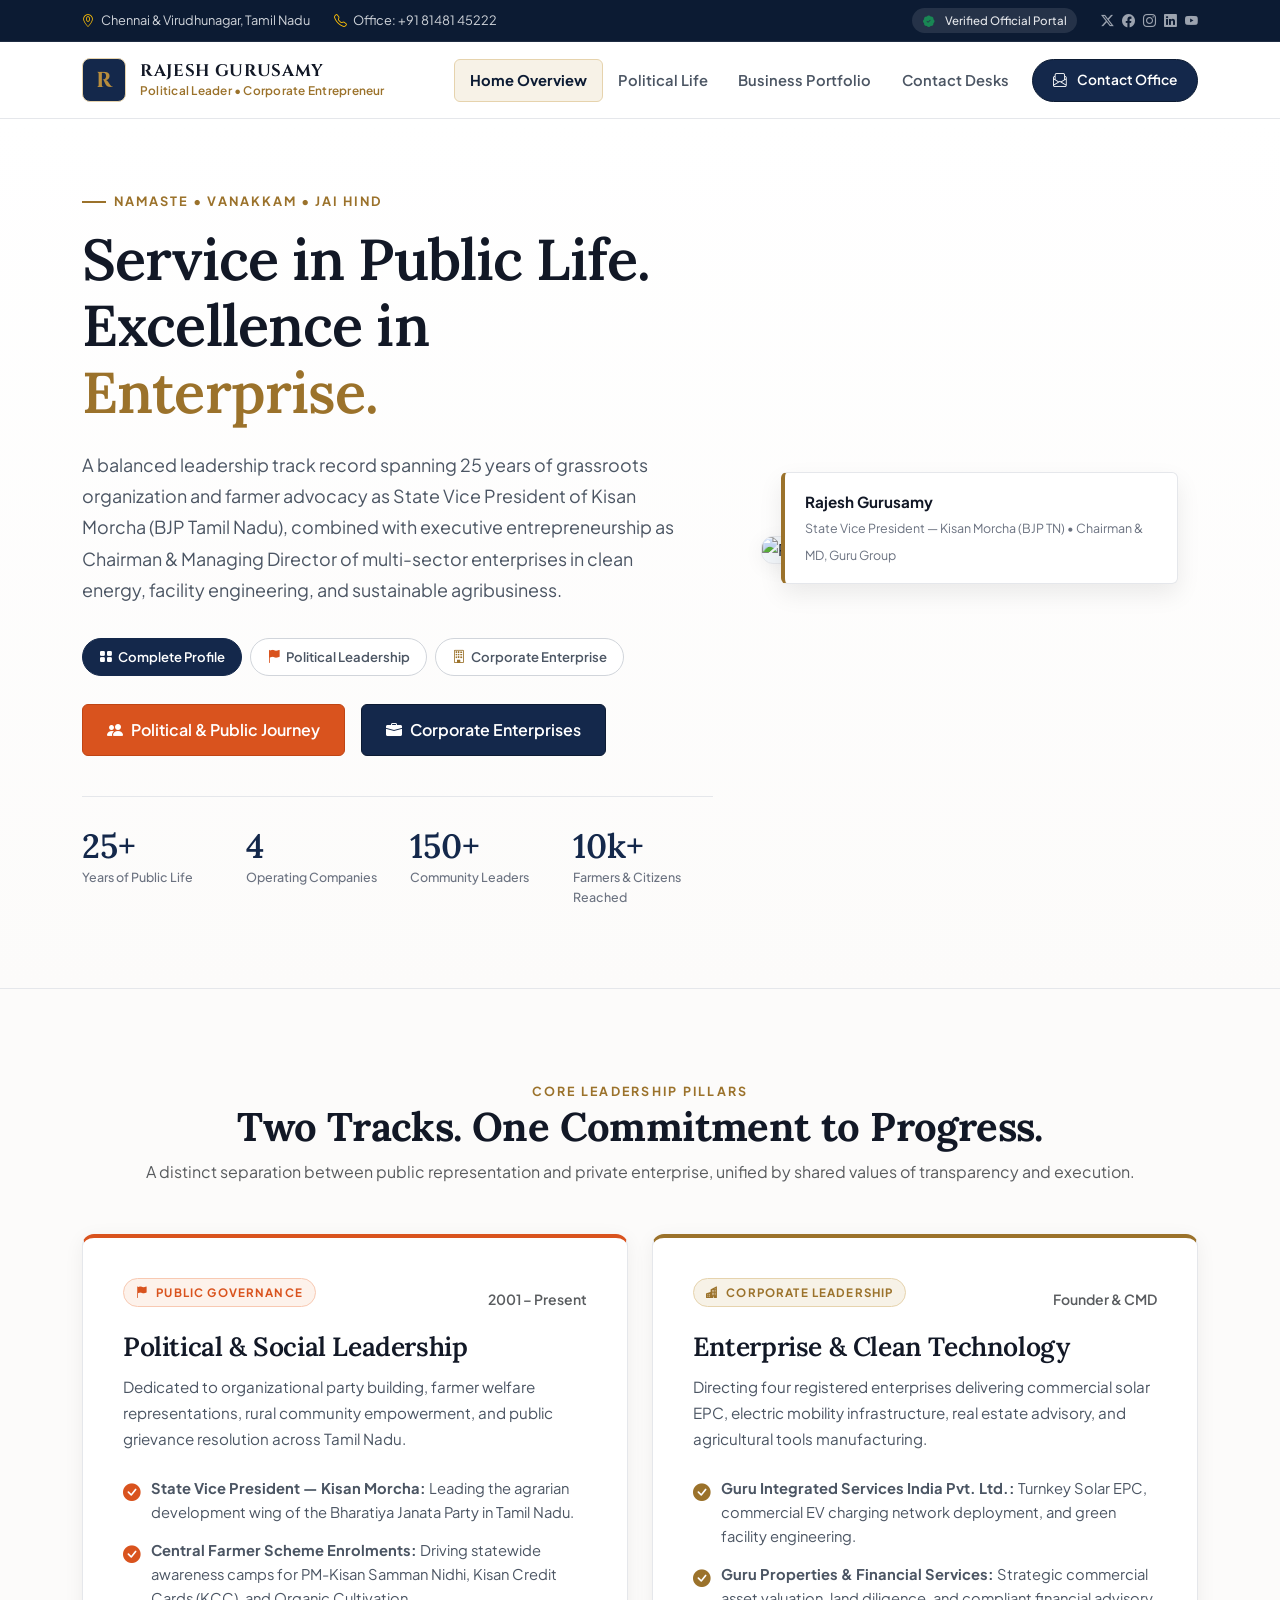
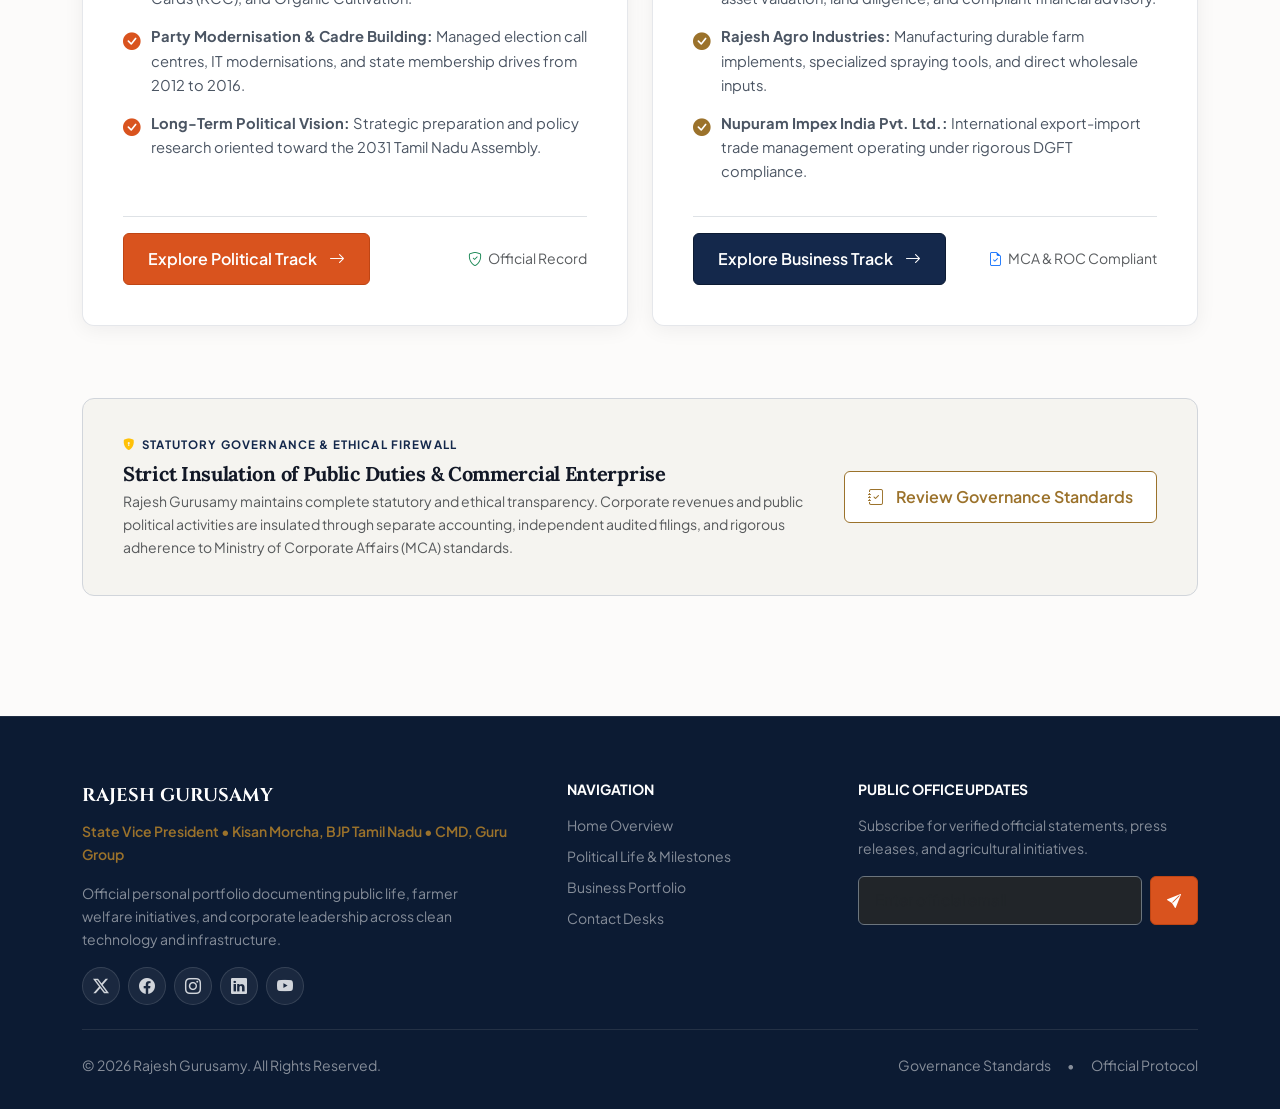
==== index.html @ a88db498 "Official personal website of Shri Rajesh Gurusamy - political leadership and corporate executive pro" ====
<!DOCTYPE html>
<html lang="en">
<head>
  <meta charset="UTF-8" />
  <meta name="viewport" content="width=device-width, initial-scale=1.0" />
  <title> Rajesh Gurusamy | Political Leader & Corporate Entrepreneur | Official Portfolio</title>
  <meta name="description" content="Official personal portfolio of  Rajesh Gurusamy — State Vice President, Kisan Morcha (BJP Tamil Nadu) & Chairman & Managing Director of Guru Integrated Services." />
  
  <!-- Bootstrap 5 CSS -->
  <link href="https://cdn.jsdelivr.net/npm/bootstrap@5.3.3/dist/css/bootstrap.min.css" rel="stylesheet">
  <!-- Bootstrap Icons -->
  <link href="https://cdn.jsdelivr.net/npm/bootstrap-icons@1.11.3/font/bootstrap-icons.min.css" rel="stylesheet">
  <!-- Google Fonts: Lora, Cinzel & Plus Jakarta Sans -->
  <link rel="preconnect" href="https://fonts.googleapis.com">
  <link rel="preconnect" href="https://fonts.gstatic.com" crossorigin>
  <link href="https://fonts.googleapis.com/css2?family=Cinzel:wght@500;600;700&family=Lora:ital,wght@0,400;0,500;0,600;1,400&family=Plus+Jakarta+Sans:wght@300;400;500;600;700&display=swap" rel="stylesheet">
  
  <!-- Human-Crafted Editorial Design System -->
  <link rel="stylesheet" href="css/style.css">
  <link rel="icon" href="data:image/svg+xml,<svg xmlns='http://www.w3.org/2000/svg' viewBox='0 0 100 100'><rect width='100' height='100' rx='12' fill='%230C1B33'/><text x='50' y='68' font-size='50' text-anchor='middle' fill='%23B88D3D' font-family='serif' font-weight='bold'>R</text></svg>">
</head>
<body>

  <!-- ==================== TOP BAR ==================== -->
  <aside class="topbar d-none d-lg-block">
    <div class="container d-flex justify-content-between align-items-center">
      <div class="d-flex gap-4">
        <span><i class="bi bi-geo-alt me-1 text-warning"></i> Chennai &amp; Virudhunagar, Tamil Nadu</span>
        <span><i class="bi bi-telephone me-1 text-warning"></i> Office: +91 81481 45222</span>
      </div>
      <div class="d-flex gap-3 align-items-center">
        <span class="topbar-badge"><i class="bi bi-patch-check-fill text-success me-1"></i> Verified Official Portal</span>
        <div class="d-flex gap-2 ms-2">
          <a href="#" aria-label="X (Twitter)"><i class="bi bi-twitter-x"></i></a>
          <a href="#" aria-label="Facebook"><i class="bi bi-facebook"></i></a>
          <a href="#" aria-label="Instagram"><i class="bi bi-instagram"></i></a>
          <a href="#" aria-label="LinkedIn"><i class="bi bi-linkedin"></i></a>
          <a href="#" aria-label="YouTube"><i class="bi bi-youtube"></i></a>
        </div>
      </div>
    </div>
  </aside>

  <!-- ==================== NAVBAR ==================== -->
  <nav id="mainNav" class="navbar navbar-expand-lg sticky-top">
    <div class="container">
      <a class="brand-wrapper" href="index.html">
        <div class="brand-emblem">R</div>
        <div class="brand-details">
          <span class="brand-name"> RAJESH GURUSAMY</span>
          <span class="brand-role">Political Leader &bull; Corporate Entrepreneur</span>
        </div>
      </a>
      
      <button class="navbar-toggler border-0" type="button" data-bs-toggle="collapse" data-bs-target="#navMenu" aria-controls="navMenu" aria-expanded="false" aria-label="Toggle navigation">
        <i class="bi bi-list fs-2 text-dark"></i>
      </button>

      <div class="collapse navbar-collapse" id="navMenu">
        <ul class="navbar-nav ms-auto align-items-lg-center">
          <li class="nav-item"><a class="nav-link active" href="index.html">Home Overview</a></li>
          <li class="nav-item"><a class="nav-link" href="public-life.html">Political Life</a></li>
          <li class="nav-item"><a class="nav-link" href="business.html">Business Portfolio</a></li>
          <li class="nav-item"><a class="nav-link" href="contact.html">Contact Desks</a></li>
          <li class="nav-item ms-lg-2 mt-3 mt-lg-0">
            <a href="contact.html" class="nav-btn-action"><i class="bi bi-envelope-paper me-1"></i> Contact Office</a>
          </li>
        </ul>
      </div>
    </div>
  </nav>

  <!-- ==================== HERO SECTION (EDITORIAL STYLE) ==================== -->
  <header class="hero-editorial">
    <div class="container">
      <div class="row align-items-center g-5">
        
        <!-- Left: Editorial Content -->
        <div class="col-lg-7 reveal">
          <div class="hero-tagline">
            Namaste &bull; Vanakkam &bull; Jai Hind
          </div>
          
          <h1 class="hero-headline">
            Service in Public Life.<br>
            Excellence in <span class="brass-text">Enterprise.</span>
          </h1>
          
          <p class="hero-summary">
            A balanced leadership track record spanning 25 years of grassroots organization and farmer advocacy as State Vice President of Kisan Morcha (BJP Tamil Nadu), combined with executive entrepreneurship as Chairman &amp; Managing Director of multi-sector enterprises in clean energy, facility engineering, and sustainable agribusiness.
          </p>

          <!-- Track Selector Pills -->
          <div class="identity-track-pills">
            <button class="track-btn active" data-identity-mode="all">
              <i class="bi bi-grid-fill"></i> Complete Profile
            </button>
            <button class="track-btn mode-public" data-identity-mode="public">
              <i class="bi bi-flag-fill saffron-text"></i> Political Leadership
            </button>
            <button class="track-btn mode-business" data-identity-mode="business">
              <i class="bi bi-building brass-text"></i> Corporate Enterprise
            </button>
          </div>

          <div class="d-flex flex-wrap gap-3 mb-4">
            <a href="public-life.html" class="btn-solid-saffron">
              <i class="bi bi-people-fill"></i> Political &amp; Public Journey
            </a>
            <a href="business.html" class="btn-solid-navy">
              <i class="bi bi-briefcase-fill"></i> Corporate Enterprises
            </a>
          </div>

          <!-- Editorial Metrics -->
          <div class="editorial-metrics-ribbon">
            <div class="editorial-metric">
              <strong data-count="25" data-suffix="+">0</strong>
              <span>Years of Public Life</span>
            </div>
            <div class="editorial-metric">
              <strong data-count="4" data-suffix="">0</strong>
              <span>Operating Companies</span>
            </div>
            <div class="editorial-metric">
              <strong data-count="150" data-suffix="+">0</strong>
              <span>Community Leaders</span>
            </div>
            <div class="editorial-metric">
              <strong data-count="10" data-suffix="k+">0</strong>
              <span>Farmers &amp; Citizens Reached</span>
            </div>
          </div>
        </div>

        <!-- Right: Editorial Portrait -->
        <div class="col-lg-5 reveal">
          <div class="editorial-portrait-box">
            <img src="./images/Md.png" alt=" Rajesh Gurusamy — Official Portrait" class="editorial-portrait-img" />
            
            <div class="portrait-caption-card">
              <span class="title"> Rajesh Gurusamy</span>
              <span class="desc">State Vice President — Kisan Morcha (BJP TN) &bull; Chairman &amp; MD, Guru Group</span>
            </div>
          </div>
        </div>

      </div>
    </div>
  </header>

  <!-- ==================== THE TWO PILLARS SHOWCASE ==================== -->
  <section class="section-editorial-pillars" id="pillarsSection">
    <div class="container">
      <div class="text-center max-w-700 mx-auto mb-5 reveal">
        <span class="section-label">Core Leadership Pillars</span>
        <h2 class="serif-title display-6 fw-bold">Two Tracks. One Commitment to Progress.</h2>
        <p class="text-muted">A distinct separation between public representation and private enterprise, unified by shared values of transparency and execution.</p>
      </div>

      <div class="row g-4">
        
        <!-- Track 01: Political & Public Life -->
        <div class="col-lg-6 reveal" id="pillarPublic">
          <div class="editorial-pillar-card pillar-public">
            <div class="d-flex justify-content-between align-items-center mb-2">
              <span class="pillar-head-tag head-tag-public"><i class="bi bi-flag-fill me-1"></i> Public Governance</span>
              <small class="text-muted fw-semibold">2001 &ndash; Present</small>
            </div>
            
            <h3 class="pillar-title">Political &amp; Social Leadership</h3>
            <p class="pillar-description">
              Dedicated to organizational party building, farmer welfare representations, rural community empowerment, and public grievance resolution across Tamil Nadu.
            </p>

            <ul class="pillar-points">
              <li>
                <i class="bi bi-check-circle-fill saffron-text"></i>
                <div>
                  <strong>State Vice President &mdash; Kisan Morcha:</strong> Leading the agrarian development wing of the Bharatiya Janata Party in Tamil Nadu.
                </div>
              </li>
              <li>
                <i class="bi bi-check-circle-fill saffron-text"></i>
                <div>
                  <strong>Central Farmer Scheme Enrolments:</strong> Driving statewide awareness camps for PM-Kisan Samman Nidhi, Kisan Credit Cards (KCC), and Organic Cultivation.
                </div>
              </li>
              <li>
                <i class="bi bi-check-circle-fill saffron-text"></i>
                <div>
                  <strong>Party Modernisation &amp; Cadre Building:</strong> Managed election call centres, IT modernisations, and state membership drives from 2012 to 2016.
                </div>
              </li>
              <li>
                <i class="bi bi-check-circle-fill saffron-text"></i>
                <div>
                  <strong>Long-Term Political Vision:</strong> Strategic preparation and policy research oriented toward the 2031 Tamil Nadu Assembly.
                </div>
              </li>
            </ul>

            <div class="mt-auto pt-3 border-top d-flex justify-content-between align-items-center">
              <a href="public-life.html" class="btn-solid-saffron">
                Explore Political Track <i class="bi bi-arrow-right ms-1"></i>
              </a>
              <small class="text-muted"><i class="bi bi-shield-check text-success me-1"></i> Official Record</small>
            </div>
          </div>
        </div>

        <!-- Track 02: Corporate Enterprise -->
        <div class="col-lg-6 reveal" id="pillarBusiness">
          <div class="editorial-pillar-card pillar-business">
            <div class="d-flex justify-content-between align-items-center mb-2">
              <span class="pillar-head-tag head-tag-business"><i class="bi bi-buildings-fill me-1"></i> Corporate Leadership</span>
              <small class="text-muted fw-semibold">Founder &amp; CMD</small>
            </div>
            
            <h3 class="pillar-title">Enterprise &amp; Clean Technology</h3>
            <p class="pillar-description">
              Directing four registered enterprises delivering commercial solar EPC, electric mobility infrastructure, real estate advisory, and agricultural tools manufacturing.
            </p>

            <ul class="pillar-points">
              <li>
                <i class="bi bi-check-circle-fill brass-text"></i>
                <div>
                  <strong>Guru Integrated Services India Pvt. Ltd.:</strong> Turnkey Solar EPC, commercial EV charging network deployment, and green facility engineering.
                </div>
              </li>
              <li>
                <i class="bi bi-check-circle-fill brass-text"></i>
                <div>
                  <strong>Guru Properties &amp; Financial Services:</strong> Strategic commercial asset valuation, land diligence, and compliant financial advisory.
                </div>
              </li>
              <li>
                <i class="bi bi-check-circle-fill brass-text"></i>
                <div>
                  <strong>Rajesh Agro Industries:</strong> Manufacturing durable farm implements, specialized spraying tools, and direct wholesale inputs.
                </div>
              </li>
              <li>
                <i class="bi bi-check-circle-fill brass-text"></i>
                <div>
                  <strong>Nupuram Impex India Pvt. Ltd.:</strong> International export-import trade management operating under rigorous DGFT compliance.
                </div>
              </li>
            </ul>

            <div class="mt-auto pt-3 border-top d-flex justify-content-between align-items-center">
              <a href="business.html" class="btn-solid-navy">
                Explore Business Track <i class="bi bi-arrow-right ms-1"></i>
              </a>
              <small class="text-muted"><i class="bi bi-file-earmark-check text-primary me-1"></i> MCA &amp; ROC Compliant</small>
            </div>
          </div>
        </div>

      </div>

      <!-- Statutory Firewall & Transparency Note -->
      <div class="editorial-firewall reveal">
        <div class="row align-items-center g-3">
          <div class="col-lg-8">
            <span class="firewall-badge">
              <i class="bi bi-shield-lock-fill text-warning"></i> Statutory Governance &amp; Ethical Firewall
            </span>
            <h4 class="fw-bold mb-1 fs-5">Strict Insulation of Public Duties &amp; Commercial Enterprise</h4>
            <p class="text-muted small mb-0">
               Rajesh Gurusamy maintains complete statutory and ethical transparency. Corporate revenues and public political activities are insulated through separate accounting, independent audited filings, and rigorous adherence to Ministry of Corporate Affairs (MCA) standards.
            </p>
          </div>
          <div class="col-lg-4 text-lg-end">
            <a href="business.html" class="btn-outline-brass">
              <i class="bi bi-journal-check me-1"></i> Review Governance Standards
            </a>
          </div>
        </div>
      </div>

    </div>
  </section>



  <!-- ==================== FOOTER ==================== -->
  <footer class="footer-editorial">
    <div class="container">
      <div class="row g-5 pb-4">
        <div class="col-lg-5">
          <div class="footer-brand mb-2"> RAJESH GURUSAMY</div>
          <small class="brass-text d-block mb-3 fw-semibold">State Vice President &bull; Kisan Morcha, BJP Tamil Nadu &bull; CMD, Guru Group</small>
          <p class="small text-white-50 pe-lg-4">
            Official personal portfolio documenting public life, farmer welfare initiatives, and corporate leadership across clean technology and infrastructure.
          </p>
          <div class="d-flex gap-2">
            <a href="#" class="footer-social-link" aria-label="X (Twitter)"><i class="bi bi-twitter-x"></i></a>
            <a href="#" class="footer-social-link" aria-label="Facebook"><i class="bi bi-facebook"></i></a>
            <a href="#" class="footer-social-link" aria-label="Instagram"><i class="bi bi-instagram"></i></a>
            <a href="#" class="footer-social-link" aria-label="LinkedIn"><i class="bi bi-linkedin"></i></a>
            <a href="#" class="footer-social-link" aria-label="YouTube"><i class="bi bi-youtube"></i></a>
          </div>
        </div>

        <div class="col-6 col-lg-3">
          <h6 class="text-white fw-bold mb-3 small text-uppercase">Navigation</h6>
          <ul class="list-unstyled small">
            <li class="mb-2"><a href="index.html" class="text-white-50 text-decoration-none">Home Overview</a></li>
            <li class="mb-2"><a href="public-life.html" class="text-white-50 text-decoration-none">Political Life &amp; Milestones</a></li>
            <li class="mb-2"><a href="business.html" class="text-white-50 text-decoration-none">Business Portfolio</a></li>
            <li class="mb-2"><a href="contact.html" class="text-white-50 text-decoration-none">Contact Desks</a></li>
          </ul>
        </div>

        <div class="col-lg-4">
          <h6 class="text-white fw-bold mb-3 small text-uppercase">Public Office Updates</h6>
          <p class="text-white-50 small mb-3">Subscribe for verified official statements, press releases, and agricultural initiatives.</p>
          <form id="newsletterForm" class="d-flex gap-2">
            <input type="email" class="form-control form-control-sm bg-dark text-white border-secondary" placeholder="Enter official email" required aria-label="Email address">
            <button class="btn btn-solid-saffron btn-sm px-3" type="submit"><i class="bi bi-send-fill"></i></button>
          </form>
          <small id="newsletterMsg" class="brass-text mt-2 d-block"></small>
        </div>
      </div>

      <div class="border-top border-secondary border-opacity-25 pt-4 d-flex flex-column flex-md-row justify-content-between align-items-center small text-white-50">
        <div>
          &copy; <span id="year"></span>  Rajesh Gurusamy. All Rights Reserved.
        </div>
        <div class="d-flex gap-3 mt-2 mt-md-0">
          <a href="business.html" class="text-white-50 text-decoration-none">Governance Standards</a>
          <span>&bull;</span>
          <a href="contact.html" class="text-white-50 text-decoration-none">Official Protocol</a>
        </div>
      </div>
    </div>
  </footer>

  <!-- Back to Top Button -->
  <button id="backTop" class="back-to-top-btn" aria-label="Back to top">
    <i class="bi bi-chevron-up"></i>
  </button>

  <!-- Bootstrap 5 JS -->
  <script src="https://cdn.jsdelivr.net/npm/bootstrap@5.3.3/dist/js/bootstrap.bundle.min.js"></script>
  <!-- Custom Core JS -->
  <script src="js/main.js"></script>
</body>
</html>
---- css/style.css ----
/* ==========================================================================
    RAJESH GURUSAMY — OFFICIAL EXECUTIVE PORTFOLIO
   Human-Crafted Editorial Design System: Statesman & Corporate Founder
   Theme: Warm Editorial Canvas, Deep Indigo Navy, Heritage Brass & Saffron
   ========================================================================== */

@import url('https://fonts.googleapis.com/css2?family=Cinzel:wght@500;600;700&family=Plus+Jakarta+Sans:wght@300;400;500;600;700&family=Lora:ital,wght@0,400;0,500;0,600;1,400&display=swap');

:root {
  /* Warm Editorial Canvas (Human, grounded, bespoke) */
  --bg-canvas: #fcfbfa;
  --bg-surface: #ffffff;
  --bg-subtle: #f5f4f0;
  --bg-card: #ffffff;
  
  /* Ink & Typography */
  --ink-primary: #121826;
  --ink-secondary: #4b5563;
  --ink-muted: #6b7280;
  --ink-light: #9ca3af;
  
  /* Statesman Deep Navy (Authoritative, dignified) */
  --navy-deep: #0c1b33;
  --navy-primary: #14284b;
  --navy-subtle: #1e3a6a;
  
  /* Heritage Brass & Gold */
  --brass: #9b722b;
  --brass-light: #b88d3d;
  --brass-subtle: #f7f2e7;
  --brass-border: #e6d3ad;
  
  /* Civic Saffron (Kisan & Indian Cultural Accent) */
  --saffron: #d9531e;
  --saffron-subtle: #fdf2eb;
  --saffron-border: #f8c9b2;
  
  /* Border & Dividers */
  --border-subtle: #e5e7eb;
  --border-strong: #d1d5db;
  
  /* Human-Scale Shadows */
  --shadow-sm: 0 1px 3px rgba(18, 24, 38, 0.05);
  --shadow-card: 0 4px 20px rgba(18, 24, 38, 0.06);
  --shadow-hover: 0 12px 32px rgba(18, 24, 38, 0.1);
  
  --radius-sm: 6px;
  --radius-md: 12px;
  --radius-lg: 18px;
  --radius-pill: 9999px;
  
  --transition: all 0.25s ease-in-out;
}

/* Base Setup */
* {
  box-sizing: border-box;
  scroll-behavior: smooth;
}

body {
  font-family: 'Plus Jakarta Sans', -apple-system, BlinkMacSystemFont, sans-serif;
  color: var(--ink-primary);
  background-color: var(--bg-canvas);
  line-height: 1.65;
  font-size: 1rem;
  overflow-x: hidden;
}

h1, h2, h3, h4, .serif-title {
  font-family: 'Lora', Georgia, serif;
  color: var(--ink-primary);
  letter-spacing: -0.015em;
  font-weight: 600;
}

.brass-text {
  color: var(--brass) !important;
}

.saffron-text {
  color: var(--saffron) !important;
}

/* --------------------------------------------------------------------------
   TOPBAR
   -------------------------------------------------------------------------- */
.topbar {
  background: var(--navy-deep);
  color: #d1d5db;
  font-size: 0.8rem;
  padding: 0.5rem 0;
  border-bottom: 1px solid rgba(255, 255, 255, 0.08);
}

.topbar a {
  color: #9ca3af;
  text-decoration: none;
  transition: var(--transition);
}

.topbar a:hover {
  color: #ffffff;
}

.topbar-badge {
  display: inline-flex;
  align-items: center;
  gap: 6px;
  background: rgba(255, 255, 255, 0.1);
  padding: 0.2rem 0.65rem;
  border-radius: var(--radius-pill);
  font-size: 0.72rem;
  color: #e5e7eb;
  font-weight: 500;
}

/* --------------------------------------------------------------------------
   NAVBAR (Clean Human Editorial Style)
   -------------------------------------------------------------------------- */
#mainNav {
  background: #ffffff;
  border-bottom: 1px solid var(--border-subtle);
  padding: 1rem 0;
  transition: var(--transition);
  z-index: 1040;
}

#mainNav.scrolled {
  padding: 0.65rem 0;
  box-shadow: 0 4px 16px rgba(0, 0, 0, 0.06);
}

.brand-wrapper {
  display: flex;
  align-items: center;
  gap: 14px;
  text-decoration: none;
}

.brand-emblem {
  width: 44px;
  height: 44px;
  border-radius: 8px;
  background: var(--navy-primary);
  color: var(--brass-light);
  display: grid;
  place-items: center;
  font-family: 'Cinzel', serif;
  font-weight: 700;
  font-size: 1.35rem;
  border: 1px solid var(--brass-border);
}

.brand-details {
  display: flex;
  flex-direction: column;
}

.brand-details .brand-name {
  color: var(--ink-primary);
  font-size: 1.05rem;
  font-weight: 700;
  letter-spacing: 0.04em;
  font-family: 'Cinzel', serif;
  line-height: 1.2;
}

.brand-details .brand-role {
  color: var(--brass);
  font-size: 0.74rem;
  font-weight: 600;
  letter-spacing: 0.02em;
}

.nav-link {
  color: var(--ink-secondary) !important;
  font-size: 0.92rem;
  font-weight: 600;
  padding: 0.5rem 0.95rem !important;
  transition: var(--transition);
  border-radius: var(--radius-sm);
}

.nav-link:hover {
  color: var(--navy-primary) !important;
  background: var(--bg-subtle);
}

.nav-link.active {
  color: var(--navy-deep) !important;
  font-weight: 700;
  background: var(--brass-subtle);
  border: 1px solid var(--brass-border);
}

.nav-btn-action {
  background: var(--navy-primary);
  color: #ffffff !important;
  font-size: 0.86rem;
  font-weight: 600;
  padding: 0.55rem 1.25rem;
  border-radius: var(--radius-pill);
  border: 1px solid var(--navy-deep);
  transition: var(--transition);
  text-decoration: none;
  display: inline-flex;
  align-items: center;
  gap: 6px;
}

.nav-btn-action:hover {
  background: var(--navy-deep);
  transform: translateY(-1px);
  box-shadow: 0 4px 12px rgba(12, 27, 51, 0.2);
}

/* --------------------------------------------------------------------------
   HERO SECTION (Editorial Magazine Layout)
   -------------------------------------------------------------------------- */
.hero-editorial {
  background: linear-gradient(180deg, #ffffff 0%, var(--bg-canvas) 100%);
  border-bottom: 1px solid var(--border-subtle);
  padding: 4.5rem 0 5rem;
}

.hero-tagline {
  font-size: 0.8rem;
  font-weight: 700;
  letter-spacing: 0.16em;
  text-transform: uppercase;
  color: var(--brass);
  margin-bottom: 0.85rem;
  display: flex;
  align-items: center;
  gap: 8px;
}

.hero-tagline::before {
  content: '';
  display: inline-block;
  width: 24px;
  height: 2px;
  background: var(--brass);
}

.hero-headline {
  font-size: clamp(2.4rem, 4.5vw, 3.8rem);
  font-weight: 600;
  line-height: 1.15;
  color: var(--ink-primary);
  margin-bottom: 1.5rem;
}

.hero-summary {
  font-size: 1.12rem;
  color: var(--ink-secondary);
  line-height: 1.75;
  max-width: 600px;
  margin-bottom: 2rem;
}

/* Dual Identity Track Selector */
.identity-track-pills {
  display: flex;
  flex-wrap: wrap;
  gap: 8px;
  margin-bottom: 1.75rem;
}

.track-btn {
  background: #ffffff;
  border: 1px solid var(--border-strong);
  color: var(--ink-secondary);
  padding: 0.45rem 1rem;
  border-radius: var(--radius-pill);
  font-size: 0.82rem;
  font-weight: 600;
  display: inline-flex;
  align-items: center;
  gap: 6px;
  cursor: pointer;
  transition: var(--transition);
}

.track-btn:hover {
  border-color: var(--navy-primary);
  color: var(--navy-primary);
}

.track-btn.active {
  background: var(--navy-primary);
  border-color: var(--navy-primary);
  color: #ffffff;
}

.track-btn.active.mode-public {
  background: var(--saffron);
  border-color: var(--saffron);
  color: #ffffff;
}

.track-btn.active.mode-business {
  background: var(--brass);
  border-color: var(--brass);
  color: #ffffff;
}

/* Editorial Portrait Presentation */
.editorial-portrait-box {
  position: relative;
  max-width: 440px;
  margin: 0 auto;
}

.editorial-portrait-img {
  width: 100%;
  height: 520px;
  object-fit: cover;
  object-position: top center;
  border-radius: var(--radius-md);
  box-shadow: var(--shadow-card);
  border: 1px solid var(--border-subtle);
  background: #f1f5f9;
}

.portrait-caption-card {
  position: absolute;
  bottom: -20px;
  left: 20px;
  right: 20px;
  background: #ffffff;
  padding: 1rem 1.25rem;
  border-radius: var(--radius-sm);
  border: 1px solid var(--border-subtle);
  box-shadow: 0 10px 25px rgba(0, 0, 0, 0.08);
  border-left: 4px solid var(--brass);
}

.portrait-caption-card .title {
  font-weight: 700;
  color: var(--ink-primary);
  font-size: 0.95rem;
  display: block;
}

.portrait-caption-card .desc {
  font-size: 0.78rem;
  color: var(--ink-muted);
  line-height: 1.3;
}

/* Action Buttons */
.btn-solid-navy {
  background: var(--navy-primary);
  color: #ffffff !important;
  font-weight: 600;
  padding: 0.75rem 1.5rem;
  border-radius: var(--radius-sm);
  border: 1px solid var(--navy-deep);
  transition: var(--transition);
  display: inline-flex;
  align-items: center;
  gap: 8px;
  text-decoration: none;
}

.btn-solid-navy:hover {
  background: var(--navy-deep);
  transform: translateY(-2px);
  box-shadow: var(--shadow-hover);
}

.btn-solid-saffron {
  background: var(--saffron);
  color: #ffffff !important;
  font-weight: 600;
  padding: 0.75rem 1.5rem;
  border-radius: var(--radius-sm);
  border: 1px solid #bf4514;
  transition: var(--transition);
  display: inline-flex;
  align-items: center;
  gap: 8px;
  text-decoration: none;
}

.btn-solid-saffron:hover {
  background: #bf4514;
  transform: translateY(-2px);
  box-shadow: 0 8px 20px rgba(217, 83, 30, 0.25);
}

.btn-outline-brass {
  background: #ffffff;
  color: var(--brass) !important;
  font-weight: 600;
  padding: 0.72rem 1.45rem;
  border-radius: var(--radius-sm);
  border: 1.5px solid var(--brass);
  transition: var(--transition);
  display: inline-flex;
  align-items: center;
  gap: 8px;
  text-decoration: none;
}

.btn-outline-brass:hover {
  background: var(--brass-subtle);
  color: var(--brass) !important;
  transform: translateY(-2px);
}

/* Metric Ribbon */
.editorial-metrics-ribbon {
  display: grid;
  grid-template-columns: repeat(4, 1fr);
  gap: 1.5rem;
  margin-top: 2.5rem;
  padding-top: 2rem;
  border-top: 1px solid var(--border-subtle);
}

.editorial-metric strong {
  font-family: 'Lora', serif;
  font-size: 2.1rem;
  font-weight: 600;
  color: var(--navy-primary);
  line-height: 1;
  display: block;
}

.editorial-metric span {
  font-size: 0.78rem;
  color: var(--ink-muted);
  font-weight: 500;
  margin-top: 4px;
  display: block;
}

/* --------------------------------------------------------------------------
   THE TWO PILLARS SHOWCASE
   -------------------------------------------------------------------------- */
.section-editorial-pillars {
  padding: 5.5rem 0;
  background: var(--bg-canvas);
}

.section-label {
  font-size: 0.78rem;
  font-weight: 700;
  letter-spacing: 0.18em;
  text-transform: uppercase;
  color: var(--brass);
  margin-bottom: 0.5rem;
}

.editorial-pillar-card {
  background: #ffffff;
  border: 1px solid var(--border-subtle);
  border-radius: var(--radius-md);
  padding: 2.5rem;
  box-shadow: var(--shadow-card);
  transition: var(--transition);
  height: 100%;
  display: flex;
  flex-direction: column;
}

.editorial-pillar-card:hover {
  border-color: var(--border-strong);
  transform: translateY(-4px);
  box-shadow: var(--shadow-hover);
}

.editorial-pillar-card.pillar-public {
  border-top: 4px solid var(--saffron);
}

.editorial-pillar-card.pillar-business {
  border-top: 4px solid var(--brass);
}

.pillar-head-tag {
  font-size: 0.72rem;
  font-weight: 700;
  letter-spacing: 0.1em;
  text-transform: uppercase;
  padding: 0.25rem 0.75rem;
  border-radius: var(--radius-pill);
  display: inline-block;
  margin-bottom: 1rem;
}

.head-tag-public {
  background: var(--saffron-subtle);
  color: var(--saffron);
  border: 1px solid var(--saffron-border);
}

.head-tag-business {
  background: var(--brass-subtle);
  color: var(--brass);
  border: 1px solid var(--brass-border);
}

.pillar-title {
  font-size: 1.65rem;
  margin-bottom: 0.75rem;
  font-weight: 600;
}

.pillar-description {
  color: var(--ink-secondary);
  font-size: 0.95rem;
  line-height: 1.7;
  margin-bottom: 1.5rem;
}

.pillar-points {
  list-style: none;
  padding: 0;
  margin: 0 0 2rem 0;
  display: grid;
  gap: 0.85rem;
}

.pillar-points li {
  display: flex;
  align-items: flex-start;
  gap: 10px;
  font-size: 0.92rem;
  color: var(--ink-secondary);
}

.pillar-points li i {
  font-size: 1.1rem;
  flex-nk: 0;
  margin-top: 2px;
}

/* --------------------------------------------------------------------------
   STATUTORY FIREWALL & GOVERNANCE
   -------------------------------------------------------------------------- */
.editorial-firewall {
  background: var(--bg-subtle);
  border: 1px solid var(--border-strong);
  border-radius: var(--radius-md);
  padding: 2.25rem 2.5rem;
  margin: 4.5rem 0 2rem;
}

.firewall-badge {
  font-size: 0.72rem;
  font-weight: 700;
  letter-spacing: 0.1em;
  text-transform: uppercase;
  color: var(--navy-primary);
  display: flex;
  align-items: center;
  gap: 6px;
  margin-bottom: 0.5rem;
}

/* --------------------------------------------------------------------------
   DUAL-DESK CONTACT SECTION
   -------------------------------------------------------------------------- */
.section-desks {
  padding: 5rem 0;
  background: #ffffff;
  border-top: 1px solid var(--border-subtle);
}

.desk-card {
  background: var(--bg-canvas);
  border: 1px solid var(--border-subtle);
  border-radius: var(--radius-md);
  padding: 2.25rem;
  height: 100%;
  display: flex;
  flex-direction: column;
  transition: var(--transition);
}

.desk-card:hover {
  border-color: var(--border-strong);
  background: #ffffff;
  box-shadow: var(--shadow-hover);
  transform: translateY(-3px);
}

.desk-badge {
  font-size: 0.72rem;
  font-weight: 700;
  letter-spacing: 0.08em;
  text-transform: uppercase;
  padding: 0.2rem 0.65rem;
  border-radius: var(--radius-pill);
  display: inline-block;
  margin-bottom: 0.75rem;
}

.desk-info-list {
  list-style: none;
  padding: 0;
  margin: 1.25rem 0 1.75rem;
  display: grid;
  gap: 0.5rem;
  font-size: 0.88rem;
  color: var(--ink-secondary);
}

.desk-info-list li {
  display: flex;
  align-items: center;
  gap: 8px;
}

/* --------------------------------------------------------------------------
   FOOTER (Clean Editorial)
   -------------------------------------------------------------------------- */
.footer-editorial {
  background: var(--navy-deep);
  color: #9ca3af;
  padding: 4rem 0 2rem;
  border-top: 1px solid rgba(255, 255, 255, 0.08);
}

.footer-brand {
  font-family: 'Cinzel', serif;
  font-size: 1.15rem;
  color: #ffffff;
  font-weight: 700;
}

.footer-social-link {
  width: 38px;
  height: 38px;
  border-radius: 50%;
  background: rgba(255, 255, 255, 0.06);
  border: 1px solid rgba(255, 255, 255, 0.12);
  display: grid;
  place-items: center;
  color: #d1d5db;
  text-decoration: none;
  transition: var(--transition);
}

.footer-social-link:hover {
  background: var(--brass);
  color: #ffffff;
}

.back-to-top-btn {
  position: fixed;
  bottom: 25px;
  right: 25px;
  width: 44px;
  height: 44px;
  border-radius: var(--radius-pill);
  background: var(--navy-primary);
  color: #ffffff;
  border: 1px solid var(--navy-deep);
  display: grid;
  place-items: center;
  cursor: pointer;
  box-shadow: 0 4px 12px rgba(0, 0, 0, 0.15);
  opacity: 0;
  visibility: hidden;
  transition: var(--transition);
  z-index: 999;
}

.back-to-top-btn.show {
  opacity: 1;
  visibility: visible;
}

.back-to-top-btn:hover {
  background: var(--navy-deep);
}

/* Reveal */
.reveal {
  opacity: 0;
  transform: translateY(20px);
  transition: opacity 0.6s ease, transform 0.6s ease;
}

.reveal.visible {
  opacity: 1;
  transform: translateY(0);
}

/* --------------------------------------------------------------------------
   SUB-PAGE EDITORIAL STYLES (Public Life, Business, Contact)
   -------------------------------------------------------------------------- */
.page-hero {
  background: linear-gradient(180deg, #ffffff 0%, var(--bg-canvas) 100%);
  border-bottom: 1px solid var(--border-subtle);
  padding: 3.5rem 0 3rem;
  color: var(--ink-primary) !important;
}

.page-hero h1,
.page-hero .display-5,
.page-hero h2,
.page-hero h3 {
  font-family: 'Lora', Georgia, serif;
  color: var(--ink-primary) !important;
  font-weight: 600;
}

.page-hero p,
.page-hero .lead,
.page-hero .fs-5 {
  color: var(--ink-secondary) !important;
}

.breadcrumb-nav {
  font-size: 0.84rem;
  color: var(--ink-muted) !important;
  margin-bottom: 0.75rem;
}

.breadcrumb-nav a {
  color: var(--navy-primary) !important;
  text-decoration: none;
  font-weight: 600;
}

.section-dark {
  background: var(--bg-canvas) !important;
  color: var(--ink-primary) !important;
  padding: 5rem 0;
}

.section-dark .section-title.light,
.section-dark .section-title,
.section-dark h1,
.section-dark h2,
.section-dark h3,
.section-dark h4,
.section-dark h5 {
  color: var(--ink-primary) !important;
}

.section-dark .section-eyebrow.light,
.section-dark .section-eyebrow {
  color: var(--brass) !important;
}

.section-dark .text-white-50,
.section-dark .text-white,
.section-dark p,
.section-dark small,
.section-dark span {
  color: var(--ink-secondary) !important;
}

.glass-card {
  background: #ffffff !important;
  border: 1px solid var(--border-subtle) !important;
  border-radius: var(--radius-md) !important;
  padding: 2rem !important;
  box-shadow: var(--shadow-card) !important;
  transition: var(--transition);
  color: var(--ink-primary) !important;
}

.glass-card:hover {
  border-color: var(--border-strong) !important;
  box-shadow: var(--shadow-hover) !important;
  transform: translateY(-3px);
}

.glass-card h4, .glass-card h5, .glass-card strong {
  color: var(--ink-primary) !important;
}

.glass-card p, .glass-card small {
  color: var(--ink-secondary) !important;
}

.stat-badge-icon {
  width: 44px;
  height: 44px;
  border-radius: 8px;
  display: grid;
  place-items: center;
  font-size: 1.25rem;
  flex-nk: 0;
}

.icon-saffron {
  background: var(--saffron-subtle) !important;
  color: var(--saffron) !important;
  border: 1px solid var(--saffron-border) !important;
}

.icon-gold {
  background: var(--brass-subtle) !important;
  color: var(--brass) !important;
  border: 1px solid var(--brass-border) !important;
}

/* Timeline */
.timeline-track {
  position: relative;
  padding-left: 2.5rem;
}

.timeline-track::before {
  content: '';
  position: absolute;
  left: 10px;
  top: 12px;
  bottom: 12px;
  width: 2px;
  background: linear-gradient(180deg, var(--saffron) 0%, var(--brass) 100%);
}

.timeline-node {
  position: relative;
  margin-bottom: 2rem;
}

.timeline-node::before {
  content: '';
  position: absolute;
  left: -2.5rem;
  top: 6px;
  width: 22px;
  height: 22px;
  border-radius: 50%;
  background: #ffffff;
  border: 3px solid var(--brass);
  box-shadow: var(--shadow-sm);
  z-index: 2;
}

.timeline-node.highlight::before {
  background: var(--saffron);
  border-color: var(--saffron);
}

.timeline-card {
  background: #ffffff !important;
  border: 1px solid var(--border-subtle) !important;
  border-radius: var(--radius-sm) !important;
  padding: 1.5rem !important;
  box-shadow: var(--shadow-sm) !important;
  transition: var(--transition);
}

.timeline-card:hover {
  border-color: var(--brass) !important;
  box-shadow: var(--shadow-hover) !important;
  transform: translateX(4px);
}

.timeline-card h4,
.timeline-card strong {
  color: var(--ink-primary) !important;
}

.timeline-card p,
.timeline-card small,
.timeline-card span {
  color: var(--ink-secondary) !important;
}

/* Pager */
.page-pager {
  display: flex;
  justify-content: space-between;
  gap: 1rem;
  margin-top: 4rem;
  padding-top: 2rem;
  border-top: 1px solid var(--border-subtle);
}

.pager-card {
  background: #ffffff !important;
  border: 1px solid var(--border-subtle) !important;
  border-radius: var(--radius-sm) !important;
  padding: 1.1rem 1.5rem !important;
  color: var(--ink-primary) !important;
  text-decoration: none;
  display: flex;
  align-items: center;
  gap: 12px;
  transition: var(--transition);
  max-width: 320px;
  width: 100%;
  box-shadow: var(--shadow-sm) !important;
}

.pager-card strong {
  color: var(--ink-primary) !important;
}

.pager-card small {
  color: var(--ink-muted) !important;
}

.pager-card:hover {
  border-color: var(--brass) !important;
  transform: translateY(-2px);
  box-shadow: var(--shadow-card) !important;
}

.pager-card.next {
  margin-left: auto;
  text-align: right;
  justify-content: flex-end;
}

/* Forms */
.desk-selector-card {
  border: 1.5px solid var(--border-subtle) !important;
  border-radius: var(--radius-sm) !important;
  padding: 1.5rem !important;
  cursor: pointer;
  transition: var(--transition);
  background: #ffffff !important;
}

.desk-selector-card.active {
  border-color: var(--brass) !important;
  background: var(--brass-subtle) !important;
}

.desk-selector-card h4 {
  color: var(--ink-primary) !important;
}

.desk-selector-card p {
  color: var(--ink-secondary) !important;
}

.form-control, .form-select {
  padding: 0.75rem 1rem;
  border-radius: var(--radius-sm);
  border: 1px solid var(--border-strong);
  background-color: #ffffff;
  color: var(--ink-primary);
  font-size: 0.95rem;
}

.form-control:focus, .form-select:focus {
  border-color: var(--navy-primary);
  box-shadow: 0 0 0 3px rgba(20, 40, 75, 0.12);
  color: var(--ink-primary);
}

@media (max-width: 768px) {
  .editorial-metrics-ribbon {
    grid-template-columns: repeat(2, 1fr);
  }
  .hero-headline {
    font-size: 2.2rem;
  }
}
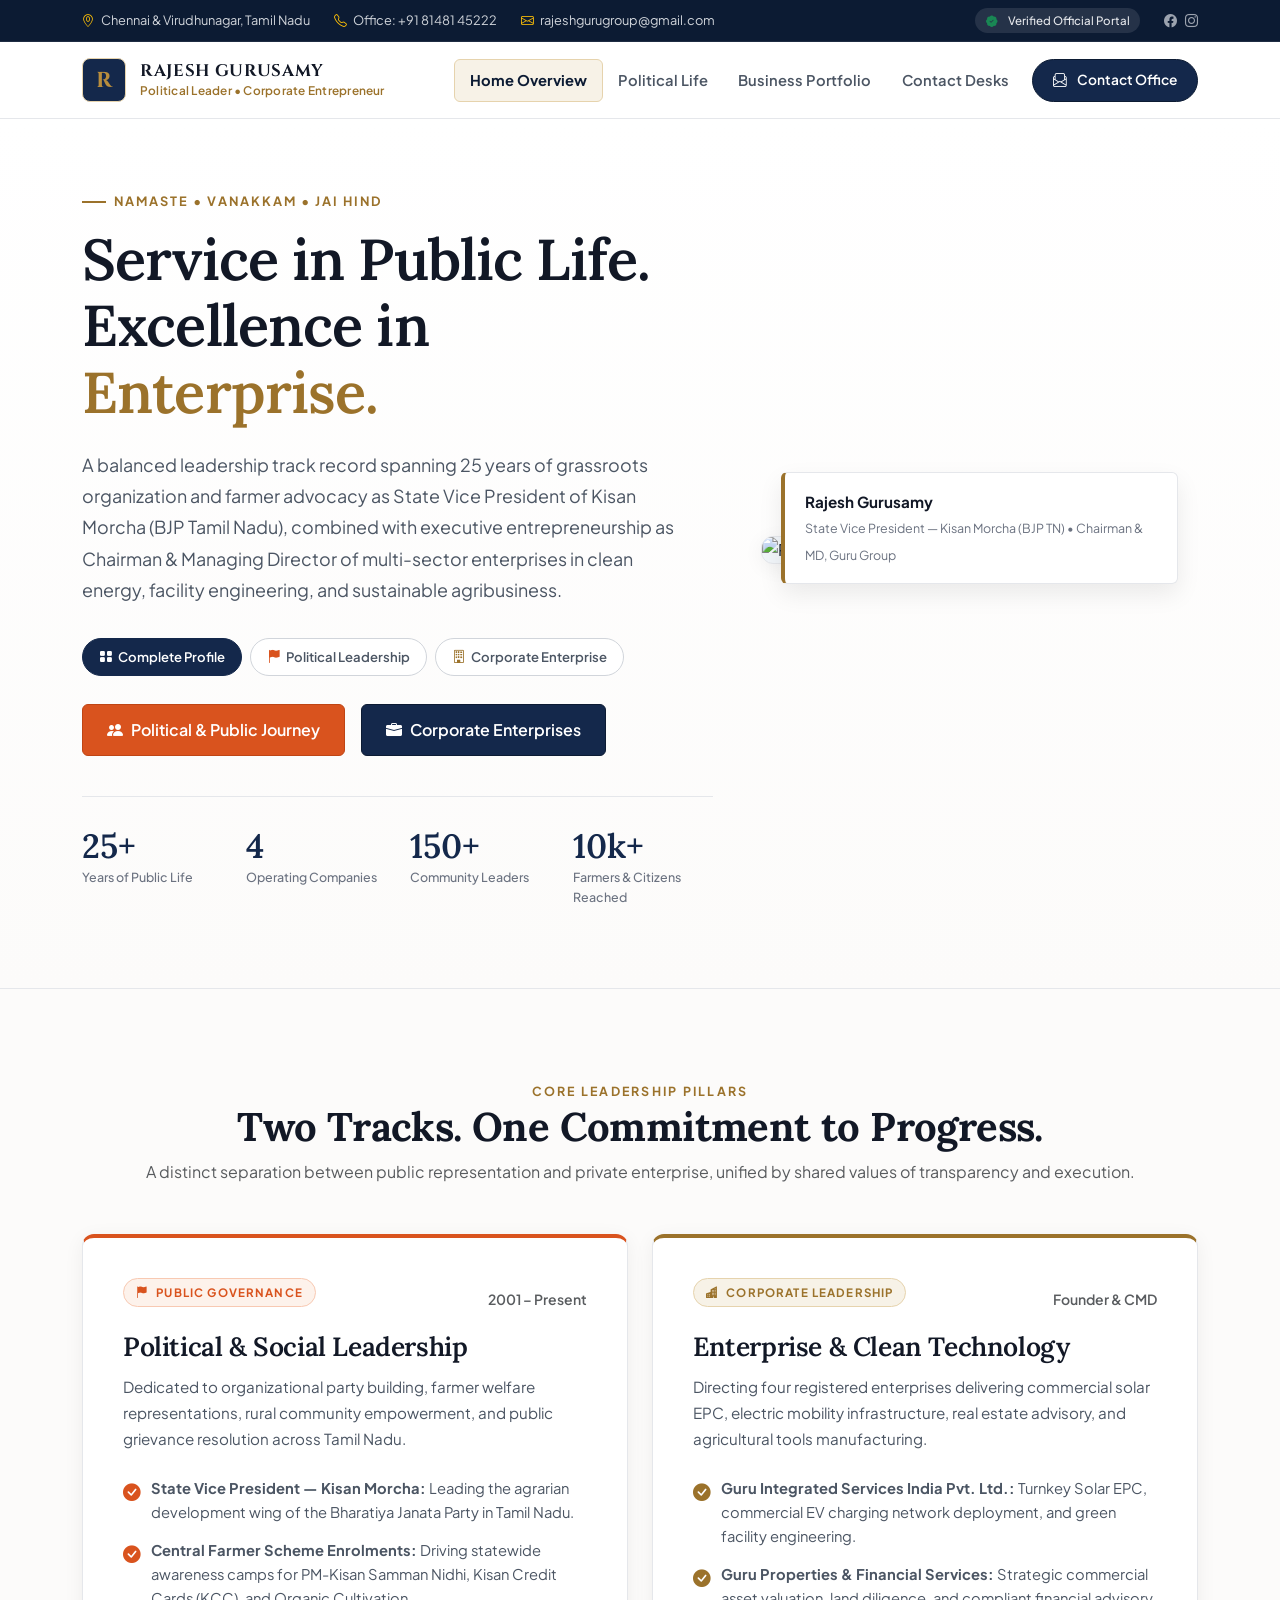
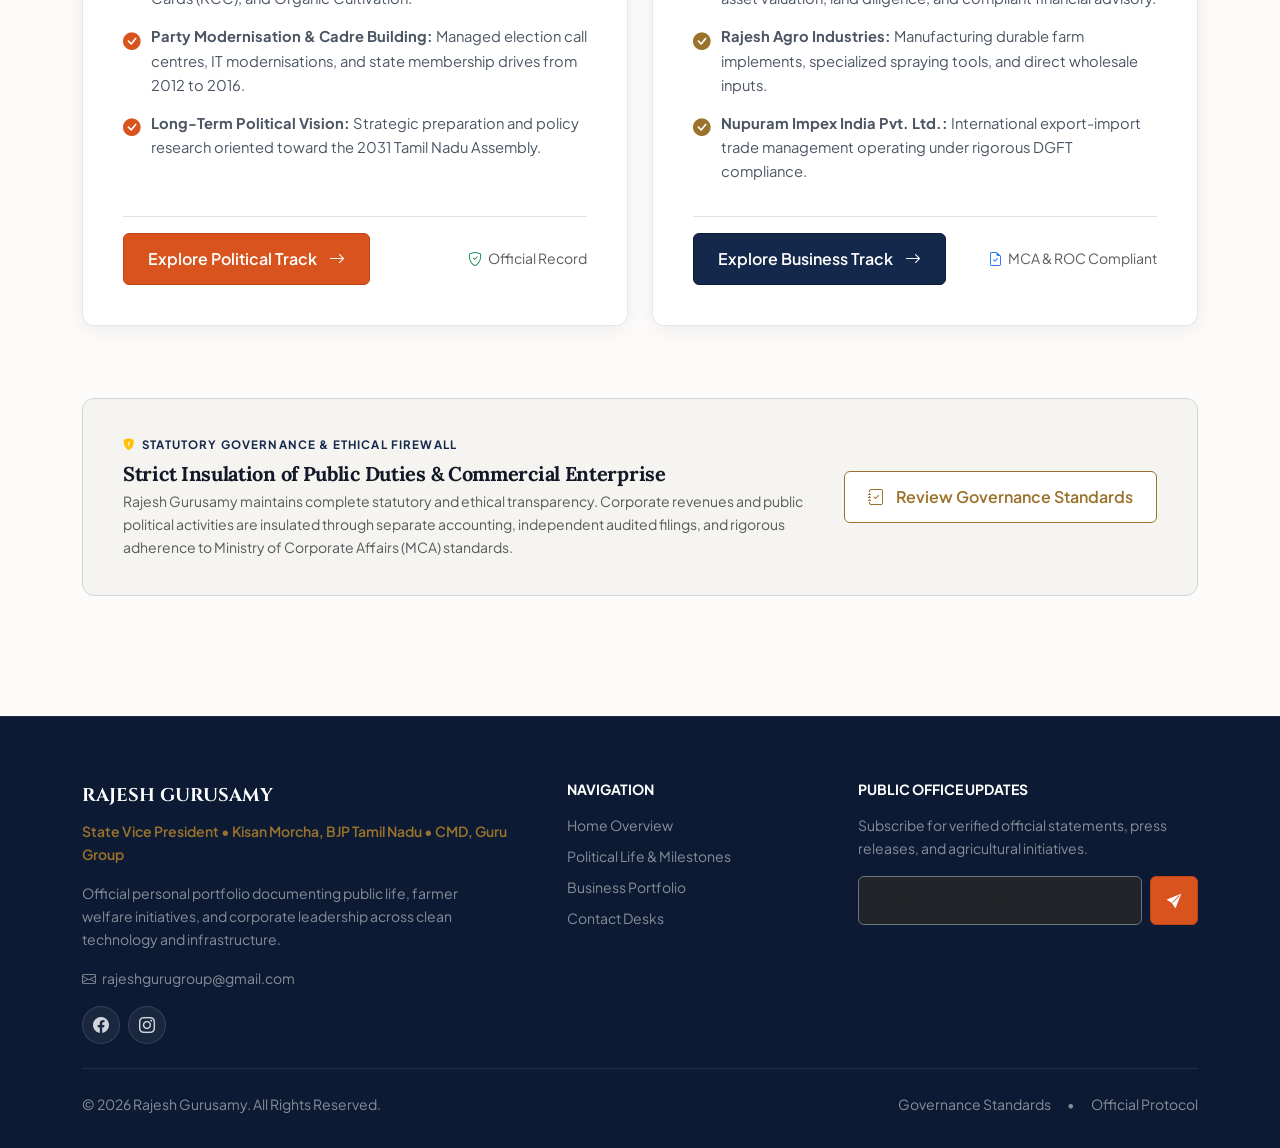
==== commit 153fa27f: "Set Facebook and Instagram links, remove other socials, add official email" ====
--- a/index.html
+++ b/index.html
@@ -27,15 +27,13 @@
       <div class="d-flex gap-4">
         <span><i class="bi bi-geo-alt me-1 text-warning"></i> Chennai &amp; Virudhunagar, Tamil Nadu</span>
         <span><i class="bi bi-telephone me-1 text-warning"></i> Office: +91 81481 45222</span>
+        <span><i class="bi bi-envelope me-1 text-warning"></i> rajeshgurugroup@gmail.com</span>
       </div>
       <div class="d-flex gap-3 align-items-center">
         <span class="topbar-badge"><i class="bi bi-patch-check-fill text-success me-1"></i> Verified Official Portal</span>
         <div class="d-flex gap-2 ms-2">
-          <a href="#" aria-label="X (Twitter)"><i class="bi bi-twitter-x"></i></a>
-          <a href="#" aria-label="Facebook"><i class="bi bi-facebook"></i></a>
-          <a href="#" aria-label="Instagram"><i class="bi bi-instagram"></i></a>
-          <a href="#" aria-label="LinkedIn"><i class="bi bi-linkedin"></i></a>
-          <a href="#" aria-label="YouTube"><i class="bi bi-youtube"></i></a>
+          <a href="https://www.facebook.com/rgurusamy1/" target="_blank" rel="noopener" aria-label="Facebook"><i class="bi bi-facebook"></i></a>
+          <a href="https://www.instagram.com/agrajeshpandian/" target="_blank" rel="noopener" aria-label="Instagram"><i class="bi bi-instagram"></i></a>
         </div>
       </div>
     </div>
@@ -295,12 +293,12 @@
           <p class="small text-white-50 pe-lg-4">
             Official personal portfolio documenting public life, farmer welfare initiatives, and corporate leadership across clean technology and infrastructure.
           </p>
+          <p class="small mb-3">
+            <a href="mailto:rajeshgurugroup@gmail.com" class="text-white-50 text-decoration-none"><i class="bi bi-envelope me-1"></i> rajeshgurugroup@gmail.com</a>
+          </p>
           <div class="d-flex gap-2">
-            <a href="#" class="footer-social-link" aria-label="X (Twitter)"><i class="bi bi-twitter-x"></i></a>
-            <a href="#" class="footer-social-link" aria-label="Facebook"><i class="bi bi-facebook"></i></a>
-            <a href="#" class="footer-social-link" aria-label="Instagram"><i class="bi bi-instagram"></i></a>
-            <a href="#" class="footer-social-link" aria-label="LinkedIn"><i class="bi bi-linkedin"></i></a>
-            <a href="#" class="footer-social-link" aria-label="YouTube"><i class="bi bi-youtube"></i></a>
+            <a href="https://www.facebook.com/rgurusamy1/" target="_blank" rel="noopener" class="footer-social-link" aria-label="Facebook"><i class="bi bi-facebook"></i></a>
+            <a href="https://www.instagram.com/agrajeshpandian/" target="_blank" rel="noopener" class="footer-social-link" aria-label="Instagram"><i class="bi bi-instagram"></i></a>
           </div>
         </div>
 
